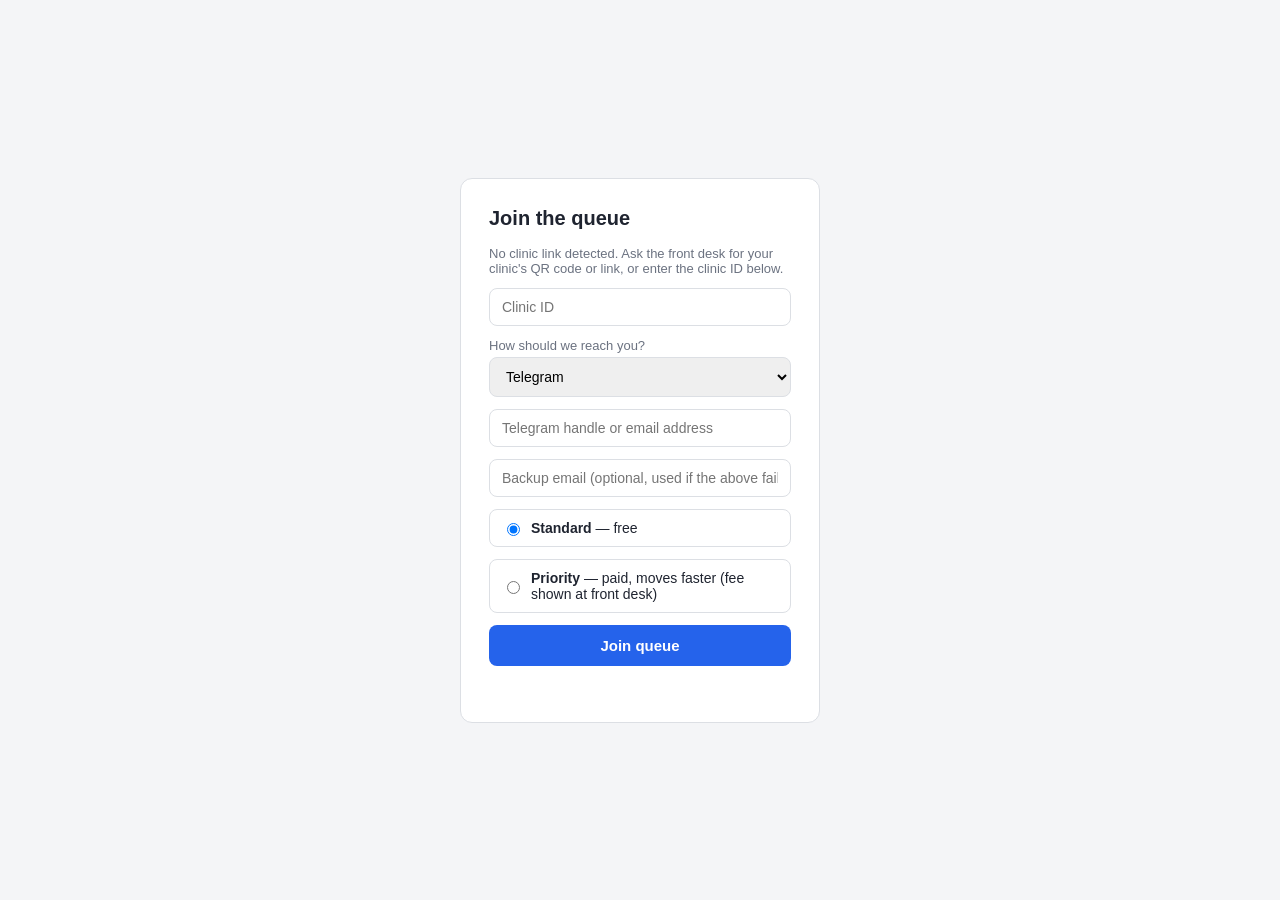
==== static/patient/index.html @ e98d894f "Add the patient-facing join flow and live status page, and wire mark-served into the WebSocket broad" ====
<!DOCTYPE html>
<html lang="en">
<head>
<meta charset="UTF-8">
<meta name="viewport" content="width=device-width, initial-scale=1.0">
<title>QueueFlow</title>
<link rel="stylesheet" href="style.css">
</head>
<body>

<div id="join-screen">
  <form id="join-form">
    <h1>Join the queue</h1>
    <p id="clinic-missing" class="hint hidden">
      No clinic link detected. Ask the front desk for your clinic's QR code or link, or enter the clinic ID below.
    </p>
    <input type="text" id="clinic-id-input" placeholder="Clinic ID" class="hidden">

    <label>How should we reach you?
      <select id="contact-type">
        <option value="telegram">Telegram</option>
        <option value="email">Email</option>
      </select>
    </label>
    <input type="text" id="contact-value" placeholder="Telegram handle or email address" required>
    <input type="email" id="fallback-email" placeholder="Backup email (optional, used if the above fails)">

    <label class="tier-choice">
      <input type="radio" name="tier" value="standard" checked>
      <span><strong>Standard</strong> — free</span>
    </label>
    <label class="tier-choice">
      <input type="radio" name="tier" value="priority">
      <span><strong>Priority</strong> — paid, moves faster (fee shown at front desk)</span>
    </label>

    <button type="submit">Join queue</button>
    <p id="join-error" class="error"></p>
  </form>
</div>

<div id="status-screen" class="hidden">
  <div class="status-card">
    <p class="eyebrow">Your number</p>
    <h1 id="display-number">—</h1>
    <p id="status-line" class="status-line"></p>

    <div id="position-block">
      <div class="stat">
        <span class="stat-value" id="position-value">—</span>
        <span class="stat-label">people ahead of you</span>
      </div>
      <div class="stat">
        <span class="stat-value" id="eta-value">—</span>
        <span class="stat-label">estimated wait</span>
      </div>
    </div>

    <p id="called-banner" class="called-banner hidden">🔔 It's your turn — please head to the counter now.</p>

    <button id="cancel-btn" class="secondary">Cancel my spot</button>
  </div>
</div>

<script src="app.js"></script>
</body>
</html>
---- static/patient/style.css ----
:root {
  --bg: #f4f5f7;
  --panel: #ffffff;
  --border: #dcdfe4;
  --text: #1f2430;
  --muted: #6b7280;
  --accent: #2563eb;
  --accent-dark: #1d4ed8;
  --danger: #dc2626;
  --success: #16a34a;
}

* { box-sizing: border-box; }

body {
  margin: 0;
  min-height: 100vh;
  display: flex;
  align-items: center;
  justify-content: center;
  font-family: -apple-system, Segoe UI, Roboto, Helvetica, Arial, sans-serif;
  background: var(--bg);
  color: var(--text);
  padding: 20px;
}

.hidden { display: none !important; }

/* Join form */
#join-form {
  background: var(--panel);
  border: 1px solid var(--border);
  border-radius: 12px;
  padding: 28px;
  width: 100%;
  max-width: 360px;
  display: flex;
  flex-direction: column;
  gap: 12px;
}

#join-form h1 { margin: 0 0 4px; font-size: 20px; }

.hint { font-size: 13px; color: var(--muted); margin: 0; }

label {
  display: flex;
  flex-direction: column;
  gap: 4px;
  font-size: 13px;
  color: var(--muted);
}

.tier-choice {
  flex-direction: row;
  align-items: center;
  gap: 8px;
  font-size: 14px;
  color: var(--text);
  border: 1px solid var(--border);
  border-radius: 8px;
  padding: 10px 12px;
}
.tier-choice input { width: auto; }

input, select {
  padding: 10px 12px;
  border: 1px solid var(--border);
  border-radius: 8px;
  font-size: 14px;
  width: 100%;
}

button {
  cursor: pointer;
  border: none;
  border-radius: 8px;
  padding: 12px 16px;
  font-size: 15px;
  font-weight: 600;
  background: var(--accent);
  color: white;
}
button:hover { background: var(--accent-dark); }
button.secondary { background: transparent; color: var(--danger); border: 1px solid var(--border); margin-top: 8px; }
button.secondary:hover { background: #fef2f2; }

.error { color: var(--danger); font-size: 13px; min-height: 16px; margin: 0; }

/* Status screen */
.status-card {
  background: var(--panel);
  border: 1px solid var(--border);
  border-radius: 16px;
  padding: 32px;
  width: 100%;
  max-width: 380px;
  text-align: center;
}

.eyebrow { margin: 0; font-size: 12px; text-transform: uppercase; letter-spacing: 0.05em; color: var(--muted); }
.status-card h1 { margin: 4px 0 8px; font-size: 48px; }
.status-line { margin: 0 0 20px; font-size: 14px; color: var(--muted); text-transform: capitalize; }

#position-block {
  display: flex;
  justify-content: center;
  gap: 32px;
  margin-bottom: 20px;
}
.stat { display: flex; flex-direction: column; }
.stat-value { font-size: 28px; font-weight: 700; }
.stat-label { font-size: 12px; color: var(--muted); }

.called-banner {
  background: #dcfce7;
  color: var(--success);
  padding: 12px;
  border-radius: 8px;
  font-size: 14px;
  font-weight: 600;
  margin-bottom: 16px;
}
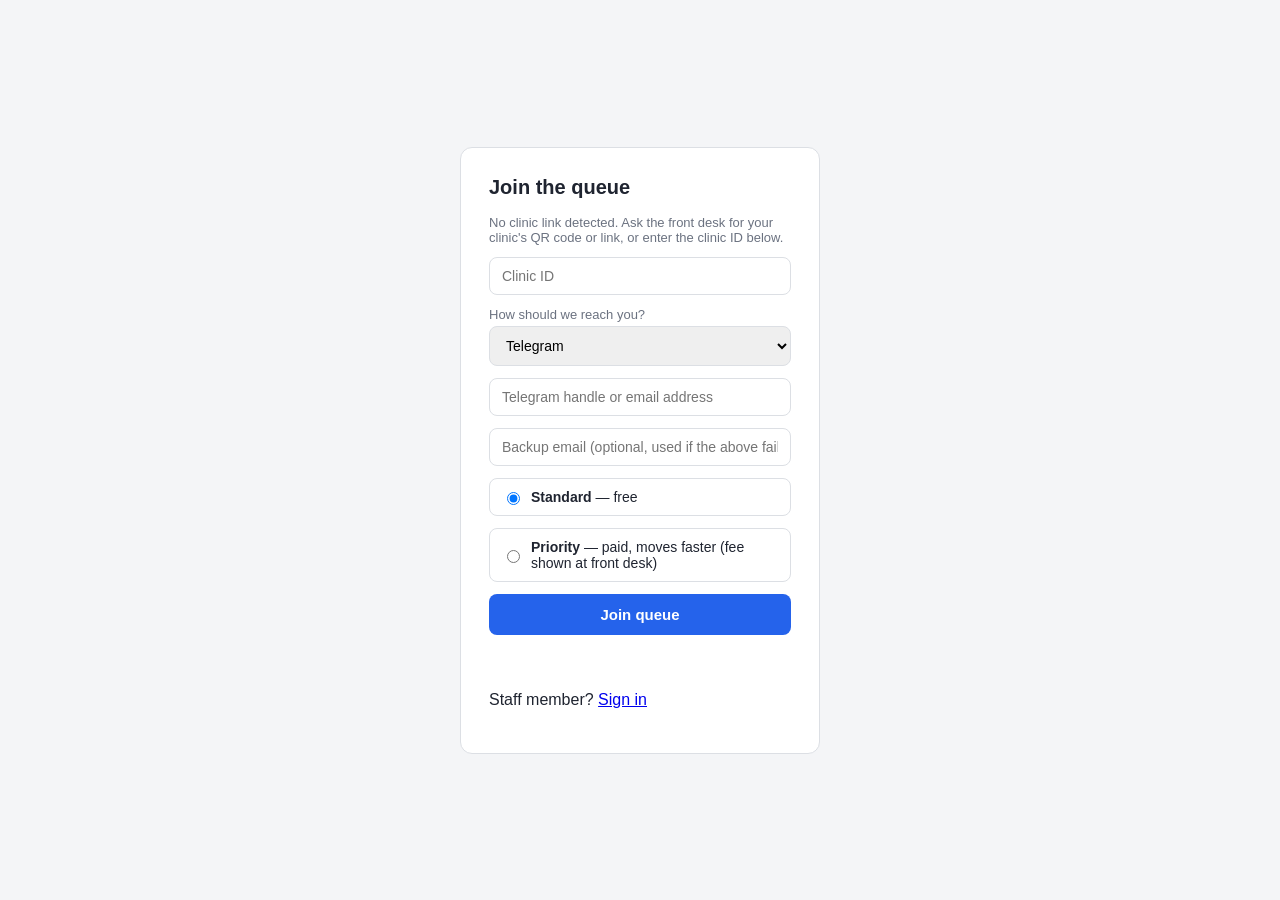
==== commit ab9a0246: "Add clinic self-signup and connect the frontend with real navigation: a home page linking to signup/" ====
--- a/static/patient/index.html
+++ b/static/patient/index.html
@@ -36,6 +36,7 @@
 
     <button type="submit">Join queue</button>
     <p id="join-error" class="error"></p>
+    <p class="switch-link">Staff member? <a href="/dashboard/">Sign in</a></p>
   </form>
 </div>
 
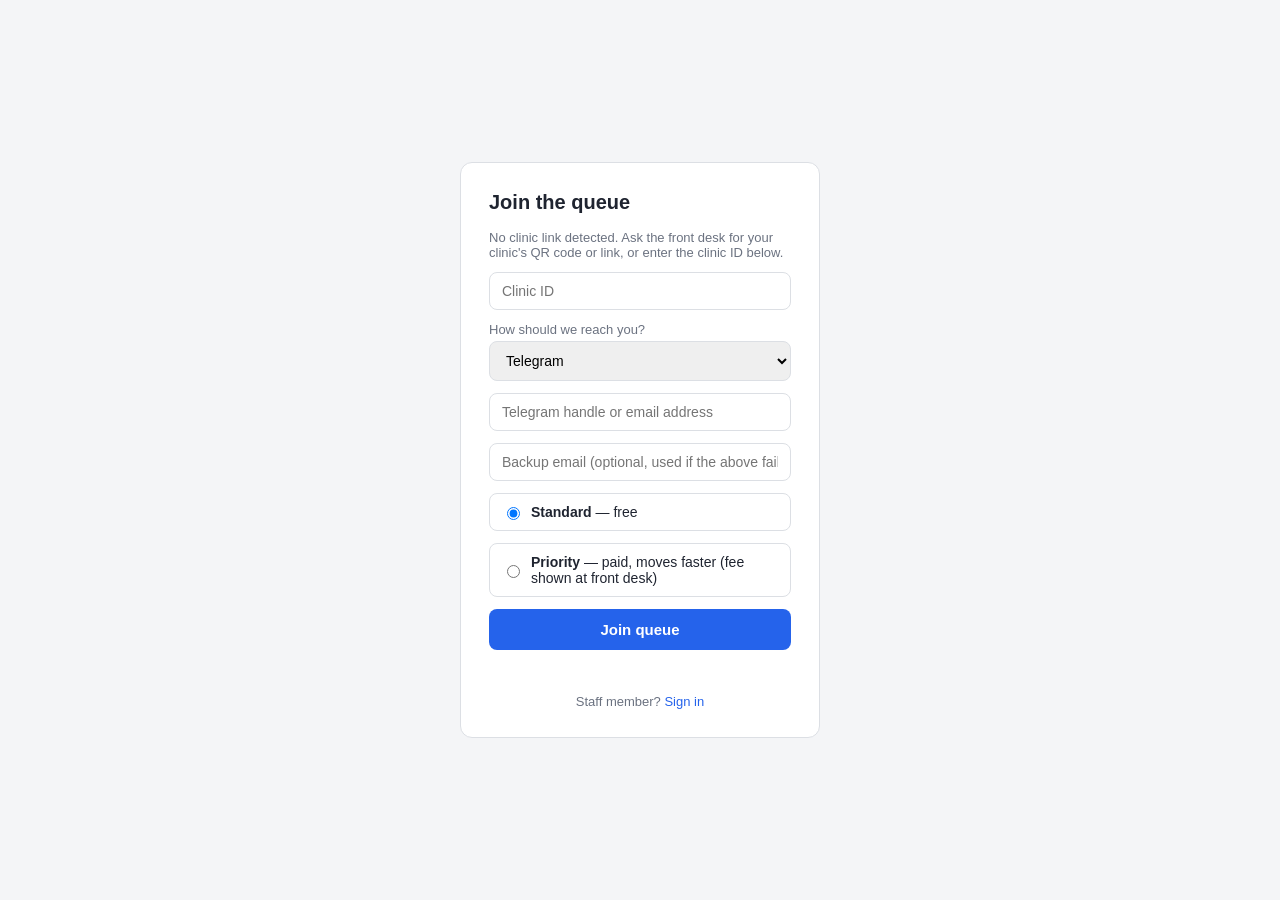
==== commit 28911c30: "Wire pause/resume into the WebSocket broadcast so a paused queue is visible live, not silent. Also f" ====
--- a/static/patient/index.html
+++ b/static/patient/index.html
@@ -58,6 +58,7 @@
     </div>
 
     <p id="called-banner" class="called-banner hidden">🔔 It's your turn — please head to the counter now.</p>
+    <p id="paused-banner" class="paused-banner hidden">⏸️ The queue is temporarily paused — you'll keep your place, this just isn't moving right now.</p>
 
     <button id="cancel-btn" class="secondary">Cancel my spot</button>
   </div>
--- a/static/patient/style.css
+++ b/static/patient/style.css
@@ -8,6 +8,7 @@
   --accent-dark: #1d4ed8;
   --danger: #dc2626;
   --success: #16a34a;
+  --warn: #d97706;
 }
 
 * { box-sizing: border-box; }
@@ -87,6 +88,10 @@
 
 .error { color: var(--danger); font-size: 13px; min-height: 16px; margin: 0; }
 
+.switch-link { font-size: 13px; color: var(--muted); text-align: center; margin: 4px 0 0; }
+.switch-link a { color: var(--accent); text-decoration: none; }
+.switch-link a:hover { text-decoration: underline; }
+
 /* Status screen */
 .status-card {
   background: var(--panel);
@@ -121,3 +126,13 @@
   font-weight: 600;
   margin-bottom: 16px;
 }
+
+.paused-banner {
+  background: #fef3c7;
+  color: var(--warn);
+  padding: 12px;
+  border-radius: 8px;
+  font-size: 13px;
+  font-weight: 600;
+  margin-bottom: 16px;
+}
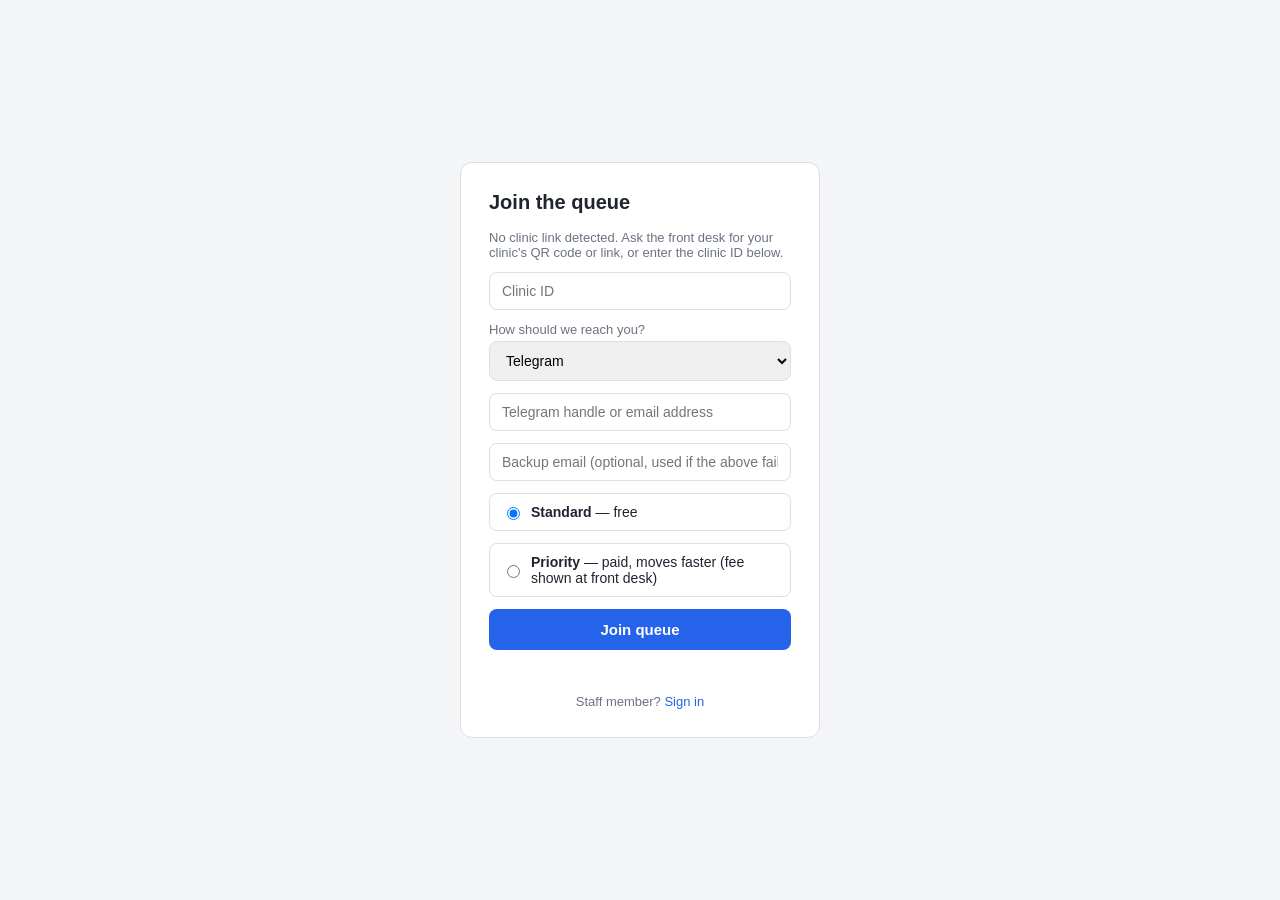
==== commit 4a749cf1: "Add tier-upgrade support: staff can bump a waiting token standard<->priority, and patients can self-" ====
--- a/static/patient/index.html
+++ b/static/patient/index.html
@@ -60,6 +60,9 @@
     <p id="called-banner" class="called-banner hidden">🔔 It's your turn — please head to the counter now.</p>
     <p id="paused-banner" class="paused-banner hidden">⏸️ The queue is temporarily paused — you'll keep your place, this just isn't moving right now.</p>
 
+    <button id="upgrade-btn" class="hidden">Upgrade to priority</button>
+    <p id="upgrade-error" class="error"></p>
+
     <button id="cancel-btn" class="secondary">Cancel my spot</button>
   </div>
 </div>
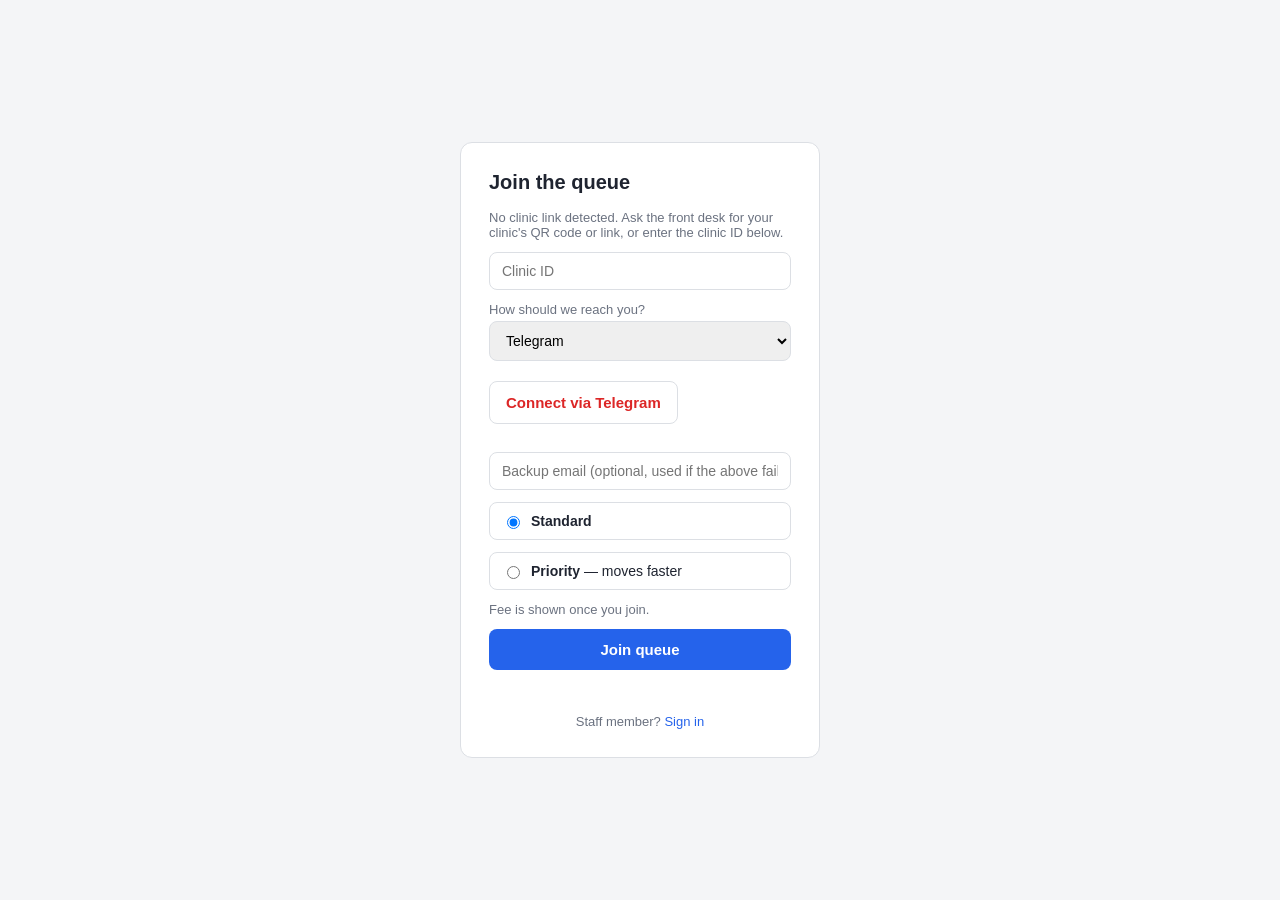
==== commit e1c6f5c8: "Fix the Telegram contact gap: a real patient has no way to know their own numeric chat_id, which the" ====
--- a/static/patient/index.html
+++ b/static/patient/index.html
@@ -22,17 +22,28 @@
         <option value="email">Email</option>
       </select>
     </label>
-    <input type="text" id="contact-value" placeholder="Telegram handle or email address" required>
+
+    <div id="email-contact-field">
+      <input type="email" id="contact-value" placeholder="Email address">
+    </div>
+
+    <div id="telegram-contact-field" class="hidden">
+      <p id="telegram-connected-hint" class="hint hidden">✓ Telegram connected — you'll get your notifications there.</p>
+      <button type="button" id="telegram-connect-btn" class="secondary">Connect via Telegram</button>
+      <p id="telegram-connect-error" class="error"></p>
+    </div>
+
     <input type="email" id="fallback-email" placeholder="Backup email (optional, used if the above fails)">
 
     <label class="tier-choice">
       <input type="radio" name="tier" value="standard" checked>
-      <span><strong>Standard</strong> — free</span>
+      <span><strong>Standard</strong></span>
     </label>
     <label class="tier-choice">
       <input type="radio" name="tier" value="priority">
-      <span><strong>Priority</strong> — paid, moves faster (fee shown at front desk)</span>
+      <span><strong>Priority</strong> — moves faster</span>
     </label>
+    <p class="hint">Fee is shown once you join.</p>
 
     <button type="submit">Join queue</button>
     <p id="join-error" class="error"></p>
